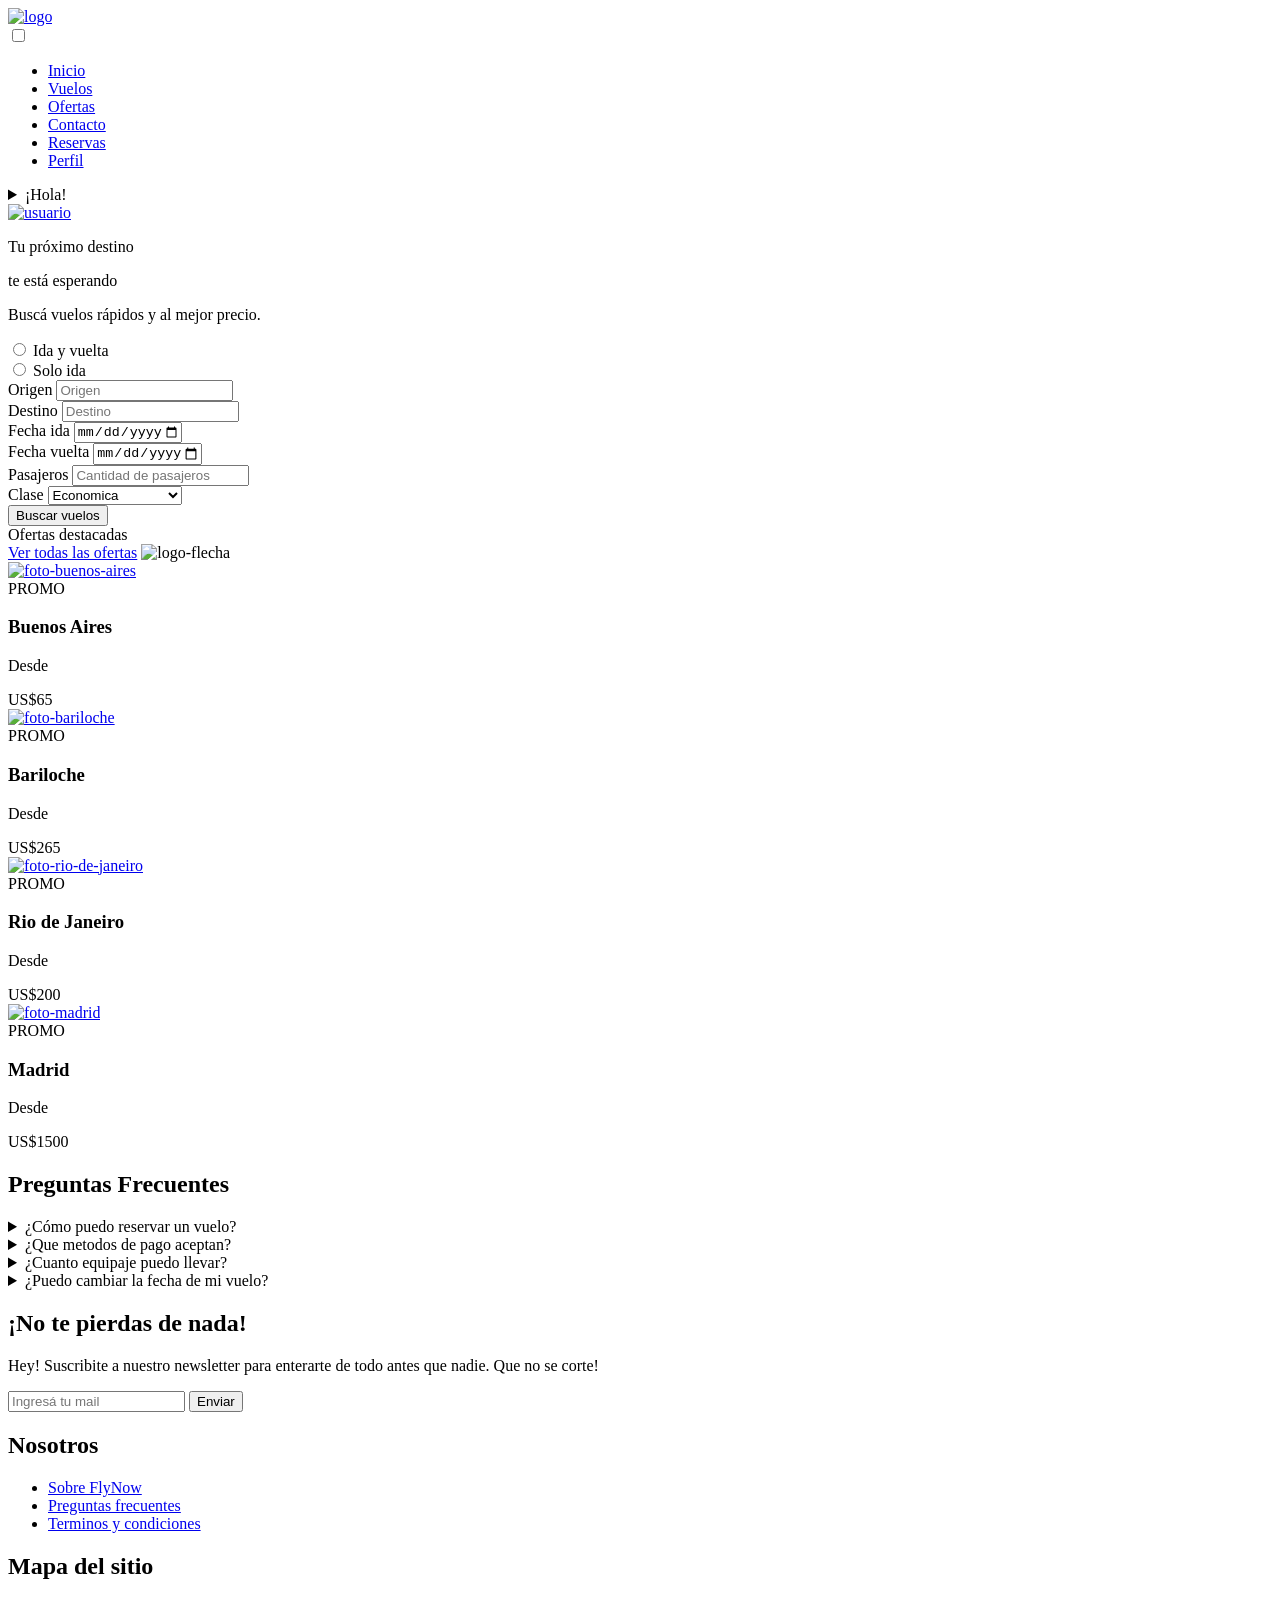
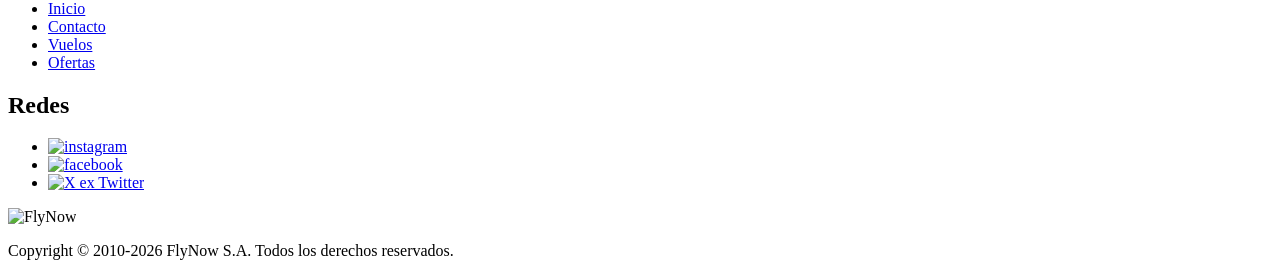
==== index.html @ 295cbf33 "Add files via upload" ====
<!DOCTYPE html>
<html lang="es">

<head>
    <meta charset="UTF-8">
    <meta name="viewport" content="width=device-width, initial-scale=1.0">
    <link rel="stylesheet" href="styles/header.css">
    <link rel="stylesheet" href="styles/footer.css">
    <link rel="stylesheet" href="styles\styles.css">
    <link href="https://fonts.googleapis.com/css2?family=Poppins:wght@300;400;500;600;700&display=swap"
        rel="stylesheet">
        
    <title>FlyNow!</title>
</head>
<body>
<header>
    <nav class="menu">
        <section class="menu-izquierda">
          <a href="index.html"><img class="logo"  src="images\logo.png" alt="logo" height="35"></a>
        </section>

        <section class="menu-medio">
        <input type="checkbox" id="menu-toggle" class="menu-checkbox">
        <label for="menu-toggle" class="menu-icono-hamburguesa">
            <span></span>
            <span></span>
            <span></span>
        </label>
        <ul>
            <li><a href="#">Inicio</a></li>
            <li><a href="pages/vuelos.html">Vuelos</a></li>
            <li><a href="pages/ofertas.html">Ofertas</a></li>
            <li><a href="pages/contacto.html">Contacto</a></li>
            <li><a href="pages/MiCuenta.html">Reservas</a></li>
            <li><a href="pages/perfil.html">Perfil</a></li>
        </ul>
        </section>

        <section class="menu-derecha">
        
            
            <details class="iniciar-sesion">

                <summary>
                    ¡Hola!
                </summary>

                <a href="../index.html" class="cerrar-sesion">
                    Cerrar sesión
                </a>

            </details>

            <a href="pages/InicioSesion.html">
                <img class="usuario" src="images/usuario.png" alt="usuario" width="30">
            </a>
        </section>
    </nav>
</header>
<main>
    <section class="main-texto">
        <p class="parrafo-1">Tu próximo destino</p>
        <p class="parrafo-2">te está esperando</p>
        <p class="parrafo-3">Buscá vuelos rápidos y al mejor precio.</p>
    </section>

    <section class="busqueda">
        <p id="mensajeDeError"></p>
        <form  id="form-busqueda" >

        <div class="opcion-1">
      <label><input type="radio" name="tipo"> Ida y vuelta</label>
      </div>
      <div class="opcion-2">
      <label><input type="radio" name="tipo"> Solo ida</label>
      </div>

        <div class="opcion-3">
            <label for="origen">Origen</label>
      <input type="text" placeholder="Origen" name="origen" id="origen">
       </div>

       <div class="opcion-4">
       <label for="destino">Destino</label>
        <input type="text" placeholder="Destino" name="destino" id="destino">
        </div>
        
        <div class="opcion-5">
            <label for="fecha-ida">Fecha ida</label>
      <input type="date" name= "fecha-ida" id="fecha-ida" max="2027-12-31">

        </div>

        <div class="opcion-6">
            <label for="fecha-vuelta">Fecha vuelta</label>
      <input type="date" name="fecha-vuelta" id="fecha-vuelta" max="2027-12-31"> 
        </div>

         <div class="opcion-7">
            <label for="pasajeros">Pasajeros</label>
      <input type="number" name="pasajeros" id="pasajeros" placeholder="Cantidad de pasajeros" min="1">
        </div>
        <div class="opcion-8">
            <label for="clase">Clase</label>
      <select name="clase" id="clase">
    <option value="Economica">Economica</option>
    <option value="Premium economy">Premium economy</option>
    <option value="Primera clase">Primera clase</option>
    <option value="Premium business">Premium business</option>
      </select>
        </div>


       <div class="boton">
    <button type="submit" class="btn-buscar"> Buscar vuelos</button>
    </div>
    </form>

    </section>
</main>

<section class="ofertas">
    <div class="ofertas-texto">
         <span class="parte-izquierda">Ofertas destacadas</span>
         <div class="parte-derecha">
             <a href="pages\ofertas.html">Ver todas las ofertas</a>
             <img src="images\icono-flecha.png" alt="logo-flecha">
         </div>
    </div>

    <div  class="contenedor-ofertas">
        <div class="tarjeta">
            <a href="./pages/ofertas.html"><img src="images\buenosaires.png" alt="foto-buenos-aires"></a>
            <div class="info">
               <span class="promo">PROMO</span>
               <h3>Buenos Aires</h3>
               <p>Desde</p>
               <span class="precio">US$65</span>
            </div>

        </div>
        <div class="tarjeta">
            <a href="./pages/ofertas.html"><img src="images\bariloche.png" alt="foto-bariloche"></a>
             <div class="info">
               <span class="promo">PROMO</span>
               <h3>Bariloche</h3>
               <p>Desde</p>
               <span class="precio">US$265</span>
            </div>
        </div>

        <div class="tarjeta">
            <a href="./pages/ofertas.html"><img src="images\rio.png" alt="foto-rio-de-janeiro"></a>
             <div class="info">
               <span class="promo">PROMO</span>
               <h3>Rio de Janeiro</h3>
               <p>Desde</p>
               <span class="precio">US$200</span>
            </div>
        </div>

        <div class="tarjeta">
            <a href="./pages/ofertas.html"><img src="images\madrid.png" alt="foto-madrid"></a>
             <div class="info">
               <span class="promo">PROMO</span>
               <h3>Madrid</h3>
               <p>Desde</p>
               <span class="precio">US$1500</span>
            </div>
        </div>



    </div>





</section>
 

     <section class="faq-section" id="faq-section">
        <h2>Preguntas Frecuentes</h2>

        <div class="faq-container">
            <!-- Pregunta 1 -->
            <details class="faq-item">
                <summary>¿Cómo puedo reservar un vuelo? <span class="arrow"></span></summary>
                <p>Podés buscar tu destino, elegir la fecha y seleccionar el vuelo que más te convenga. Luego completás los datos de los pasajeros y realizás el pago.. </p>
            </details>

            <!-- Pregunta 2 -->
            <details class="faq-item">
                <summary>¿Que metodos de pago aceptan? <span class="arrow"></span></summary>
                <p>Aceptamos tarjetas de crédito, débito y transferencias bancarias.</p>
            </details>

            <details class="faq-item">
                <summary>¿Cuanto equipaje puedo llevar? <span class="arrow"></span></summary>
                <p>El equipaje incluido varía según la aerolínea y la tarifa seleccionada. Esa información aparece antes de finalizar la compra. </p>
            </details>

            <details class="faq-item">
                <summary>¿Puedo cambiar la fecha de mi vuelo? <span class="arrow"></span></summary>
                <p>Sí, dependiendo de las condiciones de la tarifa elegida. Algunos cambios pueden tener costo adicional.</p>
            </details>

            
        </div>
    </section>

    <footer class="footer">
        <div class="f-suscripcion">
            <h2>¡No te pierdas de nada!</h2>
            <p>Hey! Suscribite a nuestro newsletter para enterarte de todo antes que nadie. Que no se corte!</p>

            <form action="/procesar-datos" method="POST">
                <div class="divForm">
                    <!-- <label for="mail">E-mail:</label> -->
                    <input placeholder="Ingresá tu mail" type="email" id="mail" name="mail" required="">
                    <button id="Enviar" type="submit">Enviar</button>
                </div>
            </form>
        </div>

        <div class="f-Menu">
            <div class="f-section">
                <h2 class="f-titulos">Nosotros</h2>
                <ul>
                    <li><a href="pages/contacto.html">Sobre FlyNow</a></li>
                    <li><a href="#faq-section">Preguntas frecuentes</li></a>
                    <li><a href="pages/condiciones.html">Terminos y condiciones</a></li>
                </ul>
            </div>
            <div class="f-section">
                <h2 class="f-titulos">Mapa del sitio</h2>
                <ul>
                    <li><a href="#">Inicio</a></li>
                    <li><a href="pages/contacto.html">Contacto</a></li>
                    <li><a href="pages/resultados.html">Vuelos</a></li>
                    <li><a href="pages/ofertas.html">Ofertas</a></li>
                </ul>
            </div>
            <div class="f-section">
                <h2 class="f-titulos">Redes</h2>
                <ul class="f-redes">
                    <li><a href="https://www.instagram.com"><img class="iconoRedes" src="images/redes/instagram.png"
                                alt="instagram"></a>
                    </li>
                    <li><a href="https://www.facebook.com/"><img class="iconoRedes" src="images/redes/facebook.png"
                                alt="facebook"></a>
                    </li>
                    <li><a href="https://x.com/"><img class="iconoRedes" src="images/redes/x.png"
                                alt="X ex Twitter"></a>
                    </li>
                </ul>
            </div>
            <div class="f-section">
                <img class="f-logo" src="images/logo.png" alt="FlyNow">
            </div>
        </div>
        <div class="f-Derechos">
            <p>Copyright © 2010-2026 FlyNow S.A. Todos los derechos reservados.</p>
        </div>

    </footer>


    <script type="module" src="js/index.js"></script>

</body>

</html>
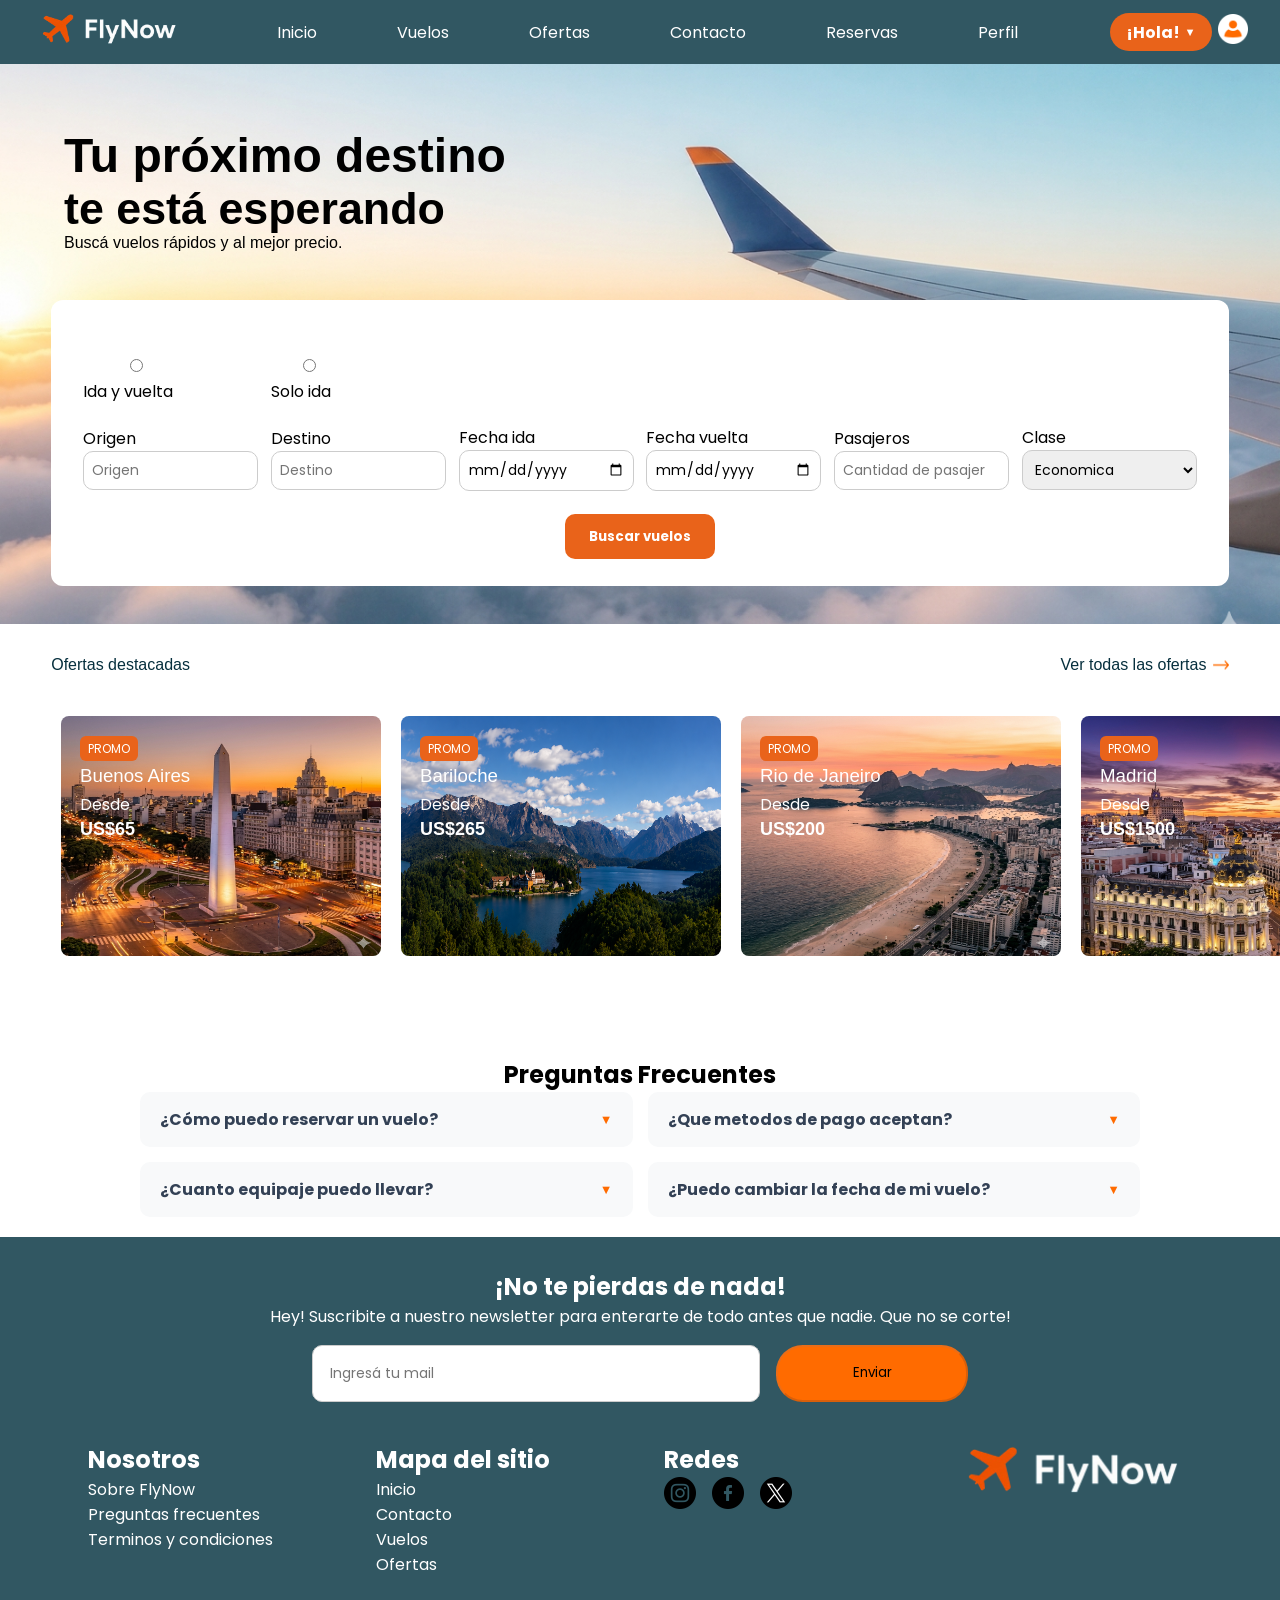
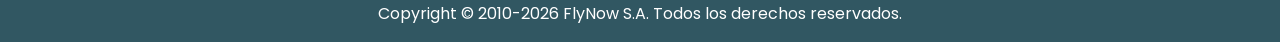
==== commit d11fe177: "actualizacion de 4 pag" ====
--- a/index.html
+++ b/index.html
@@ -13,50 +13,7 @@
     <title>FlyNow!</title>
 </head>
 <body>
-<header>
-    <nav class="menu">
-        <section class="menu-izquierda">
-          <a href="index.html"><img class="logo"  src="images\logo.png" alt="logo" height="35"></a>
-        </section>
-
-        <section class="menu-medio">
-        <input type="checkbox" id="menu-toggle" class="menu-checkbox">
-        <label for="menu-toggle" class="menu-icono-hamburguesa">
-            <span></span>
-            <span></span>
-            <span></span>
-        </label>
-        <ul>
-            <li><a href="#">Inicio</a></li>
-            <li><a href="pages/vuelos.html">Vuelos</a></li>
-            <li><a href="pages/ofertas.html">Ofertas</a></li>
-            <li><a href="pages/contacto.html">Contacto</a></li>
-            <li><a href="pages/MiCuenta.html">Reservas</a></li>
-            <li><a href="pages/perfil.html">Perfil</a></li>
-        </ul>
-        </section>
-
-        <section class="menu-derecha">
-        
-            
-            <details class="iniciar-sesion">
-
-                <summary>
-                    ¡Hola!
-                </summary>
-
-                <a href="../index.html" class="cerrar-sesion">
-                    Cerrar sesión
-                </a>
-
-            </details>
-
-            <a href="pages/InicioSesion.html">
-                <img class="usuario" src="images/usuario.png" alt="usuario" width="30">
-            </a>
-        </section>
-    </nav>
-</header>
+<mi-header></mi-header>
 <main>
     <section class="main-texto">
         <p class="parrafo-1">Tu próximo destino</p>
@@ -210,64 +167,10 @@
         </div>
     </section>
 
-    <footer class="footer">
-        <div class="f-suscripcion">
-            <h2>¡No te pierdas de nada!</h2>
-            <p>Hey! Suscribite a nuestro newsletter para enterarte de todo antes que nadie. Que no se corte!</p>
-
-            <form action="/procesar-datos" method="POST">
-                <div class="divForm">
-                    <!-- <label for="mail">E-mail:</label> -->
-                    <input placeholder="Ingresá tu mail" type="email" id="mail" name="mail" required="">
-                    <button id="Enviar" type="submit">Enviar</button>
-                </div>
-            </form>
-        </div>
-
-        <div class="f-Menu">
-            <div class="f-section">
-                <h2 class="f-titulos">Nosotros</h2>
-                <ul>
-                    <li><a href="pages/contacto.html">Sobre FlyNow</a></li>
-                    <li><a href="#faq-section">Preguntas frecuentes</li></a>
-                    <li><a href="pages/condiciones.html">Terminos y condiciones</a></li>
-                </ul>
-            </div>
-            <div class="f-section">
-                <h2 class="f-titulos">Mapa del sitio</h2>
-                <ul>
-                    <li><a href="#">Inicio</a></li>
-                    <li><a href="pages/contacto.html">Contacto</a></li>
-                    <li><a href="pages/resultados.html">Vuelos</a></li>
-                    <li><a href="pages/ofertas.html">Ofertas</a></li>
-                </ul>
-            </div>
-            <div class="f-section">
-                <h2 class="f-titulos">Redes</h2>
-                <ul class="f-redes">
-                    <li><a href="https://www.instagram.com"><img class="iconoRedes" src="images/redes/instagram.png"
-                                alt="instagram"></a>
-                    </li>
-                    <li><a href="https://www.facebook.com/"><img class="iconoRedes" src="images/redes/facebook.png"
-                                alt="facebook"></a>
-                    </li>
-                    <li><a href="https://x.com/"><img class="iconoRedes" src="images/redes/x.png"
-                                alt="X ex Twitter"></a>
-                    </li>
-                </ul>
-            </div>
-            <div class="f-section">
-                <img class="f-logo" src="images/logo.png" alt="FlyNow">
-            </div>
-        </div>
-        <div class="f-Derechos">
-            <p>Copyright © 2010-2026 FlyNow S.A. Todos los derechos reservados.</p>
-        </div>
-
-    </footer>
-
+    <mi-footer></mi-footer>
 
     <script type="module" src="js/index.js"></script>
+    <script src="/js/componentes.js"></script>
 
 </body>
 
--- a/styles/header.css
+++ b/styles/header.css
@@ -0,0 +1,90 @@
+* {
+  margin: 0;
+  padding: 0;
+  font-family: Poppins, sans-serif;
+  box-sizing: border-box;
+}
+
+.menu {
+  position: relative;
+  display: flex;
+  margin: 1rem;
+  align-items: center;
+  justify-content: space-between;
+  background-color: #315762;
+  width: 100%;
+  height: 3.5rem;
+  padding: 2rem;
+  margin: 0;
+}
+
+.menu .menu-izquierda {
+  display: flex;
+  align-items: center;
+
+}
+
+.menu .menu-medio ul {
+  display: flex;
+  list-style-type: none;
+  gap: 3rem;
+  justify-content: center;
+}
+
+a{
+  text-decoration: none;
+}
+
+
+
+.menu-medio a {
+  display: inline-block;
+  text-decoration: none;
+  padding: 1rem;
+  color: white;
+  transition: color 0.3s ease;
+}
+
+.menu-medio a:hover {
+  background-color: rgba(255, 255, 255, 0.2);
+}
+
+
+.menu .menu-derecha {
+  justify-content: flex-end;
+  display: flex;
+  align-items: center;
+  gap:0.4rem;
+}
+
+.iniciar-sesion {
+  position: relative;
+}
+
+.iniciar-sesion summary{
+  display: flex;
+  align-items: center;
+  cursor: pointer;
+  background-color: #E9631A;
+  color: white;
+  padding: 0.4rem 1rem;
+  border-radius: 1.20rem;
+  font-weight: bold;
+}
+
+.iniciar-sesion summary::after {
+  content: "▼";
+  font-size: 0.7rem;
+  margin-left: 0.3rem;
+}
+
+.iniciar-sesion a{
+  position: absolute;
+  background-color: white;
+  padding: 0.6rem 1rem;
+  border-radius: 0.8rem;
+  text-decoration: none;
+  top: 100%;
+  white-space: nowrap; 
+  color: black;
+}
--- a/styles/footer.css
+++ b/styles/footer.css
@@ -0,0 +1,85 @@
+/* Empieza el FOOTER */
+
+.footer {
+  background-color: #315762;
+ 
+  display: flex;
+  flex-direction: column;
+  gap: 1em;
+  padding: 1em 5em;
+  color: white;
+}
+
+.f-suscripcion {
+  text-align: center;
+
+  padding: 1em;
+}
+
+.divForm {
+  display: flex;
+  flex-direction: row;
+  justify-content: center;
+  gap: 1em;
+  padding-top: 1em;
+
+ 
+}
+
+#mail {
+  /* width: 35em; */
+  padding: 1.2em 1.2em;
+  width: 35vw;
+}
+
+#Enviar {
+  padding: 1.2em 1.2em;
+  width: 15vw;
+  background-color: #FF6B00;
+  border-color: #977a7a33;
+  border-radius: 2em;
+  box-shadow: 0%;
+
+}
+
+.f-Menu {
+  display: grid;
+  grid-template-columns: 2fr 2fr 2fr 1fr;
+  background-color: #315762;
+  /* #073B4C */
+}
+
+.f-section {
+  padding: 0.5em;
+}
+
+.f-section ul li {
+  list-style-type: none;
+}
+
+
+.f-section a{
+    color: white;
+    text-decoration: none;
+}
+
+
+.iconoRedes {
+  width: 2em;
+  margin-right: 1em;
+}
+
+.f-logo {
+  width: 15em;
+}
+
+.f-redes {
+  display: flex;
+  flex-direction: row;
+}
+
+.f-Derechos {
+  text-align: center;
+}
+
+/* FIN FOOTER */
